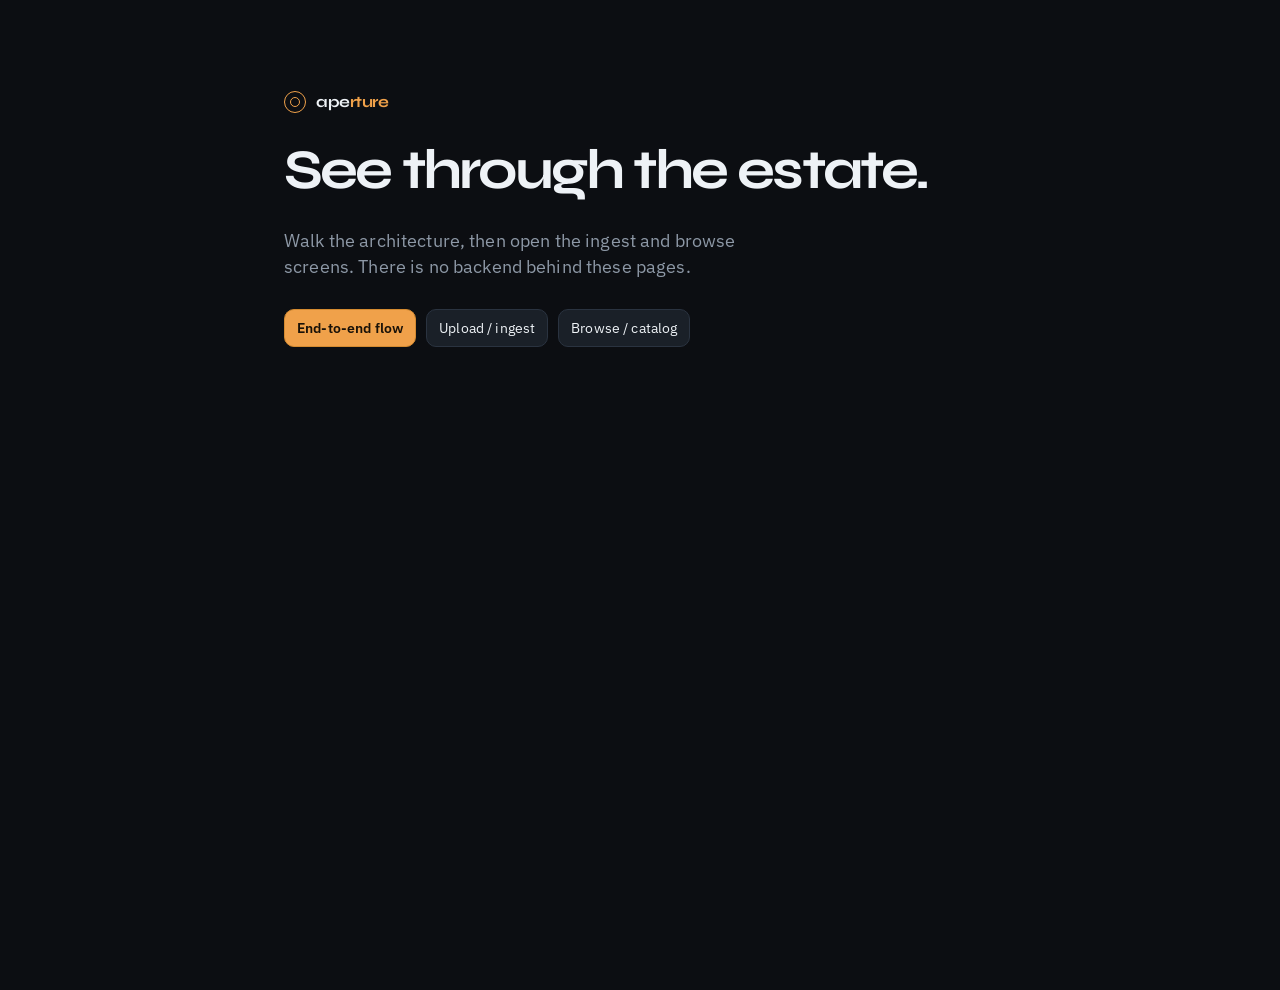
==== ui/index.html @ 513f7a11 "Add an English walkthrough of the ingest flow, decisions, and concerns. Co-authored-by: Cursor <curs" ====
<!doctype html>
<html lang="en">
<head>
  <meta charset="utf-8" />
  <meta name="viewport" content="width=device-width, initial-scale=1" />
  <title>Aperture — Design</title>
  <link rel="preconnect" href="https://fonts.googleapis.com" />
  <link rel="preconnect" href="https://fonts.gstatic.com" crossorigin />
  <link href="https://fonts.googleapis.com/css2?family=IBM+Plex+Sans:wght@400;500&family=Syne:wght@700&display=swap" rel="stylesheet" />
  <link rel="stylesheet" href="styles.css" />
  <style>
    .cover { max-width: 760px; margin: 10vh auto; padding: 0 24px; }
    .cover h1 { font-family: var(--display); font-size: 56px; letter-spacing: -0.05em; margin: 16px 0 8px; }
    .cover p { color: var(--muted); font-size: 18px; max-width: 42ch; }
    .cover-links { display: flex; gap: 10px; margin-top: 28px; }
  </style>
</head>
<body>
  <div class="cover">
    <div class="brand">
      <div class="brand-mark"></div>
      <div class="brand-name">ape<span>rture</span></div>
    </div>
    <h1>See through the estate.</h1>
    <p>Walk the architecture, then open the ingest and browse screens. There is no backend behind these pages.</p>
    <div class="cover-links">
      <a class="btn primary" href="flow.html">End-to-end flow</a>
      <a class="btn" href="upload.html">Upload / ingest</a>
      <a class="btn" href="browse.html">Browse / catalog</a>
    </div>
  </div>
</body>
</html>
---- ui/styles.css ----
:root {
  --bg: #0c0e12;
  --bg-elev: #13171d;
  --bg-soft: #1a2028;
  --bg-hover: #212833;
  --line: #2a3340;
  --line-strong: #3a4656;
  --text: #eef2f6;
  --muted: #8d98a6;
  --faint: #6b7582;
  --accent: #f0a14a;
  --accent-dim: #3d2a14;
  --accent-text: #1a1208;
  --signal: #3ddc97;
  --signal-dim: #123528;
  --blue: #7eb6ff;
  --blue-dim: #173047;
  --rose: #f07167;
  --rose-dim: #3a1b1a;
  --violet: #b9a0ff;
  --warn: #f0c14a;
  --shadow: 0 18px 50px rgba(0, 0, 0, 0.35);
  --sans: "IBM Plex Sans", "Helvetica Neue", sans-serif;
  --display: "Syne", "IBM Plex Sans", sans-serif;
  --mono: "IBM Plex Mono", ui-monospace, monospace;
}

* { box-sizing: border-box; }
html, body { height: 100%; }
body {
  margin: 0;
  background: var(--bg);
  color: var(--text);
  font-family: var(--sans);
  font-size: 14px;
  line-height: 1.45;
  letter-spacing: 0.01em;
}

a { color: inherit; text-decoration: none; }
button, input, textarea, select { font: inherit; color: inherit; }
button { cursor: pointer; }

.app {
  min-height: 100%;
  display: grid;
  grid-template-rows: 56px 1fr 28px;
}
.status {
  border-top: 1px solid var(--line);
  background: #0e1217;
  color: var(--faint);
  font-family: var(--mono);
  font-size: 11px;
  display: flex;
  align-items: center;
  gap: 16px;
  padding: 0 16px;
}
.status b { color: var(--muted); font-weight: 500; }

.topbar {
  display: flex;
  align-items: center;
  gap: 24px;
  padding: 0 18px;
  border-bottom: 1px solid var(--line);
  background: rgba(12, 14, 18, 0.92);
  backdrop-filter: blur(12px);
  position: sticky;
  top: 0;
  z-index: 5;
}

.brand {
  display: flex;
  align-items: center;
  gap: 10px;
  min-width: 160px;
}
.brand-mark {
  width: 22px;
  height: 22px;
  border: 1.5px solid var(--accent);
  border-radius: 99px;
  position: relative;
}
.brand-mark::after {
  content: "";
  position: absolute;
  inset: 5px;
  border: 1.5px solid var(--accent);
  border-radius: 99px;
}
.brand-name {
  font-family: var(--display);
  font-weight: 700;
  letter-spacing: -0.03em;
  font-size: 16px;
}
.brand-name span { color: var(--accent); }

.nav {
  display: flex;
  gap: 4px;
}
.nav a {
  padding: 6px 10px;
  border-radius: 8px;
  color: var(--muted);
}
.nav a:hover, .nav a.active {
  color: var(--text);
  background: var(--bg-soft);
}

.top-search {
  flex: 1;
  max-width: 520px;
  display: flex;
  align-items: center;
  gap: 8px;
  background: var(--bg-elev);
  border: 1px solid var(--line);
  border-radius: 10px;
  padding: 7px 10px;
  color: var(--muted);
}
.top-search input {
  flex: 1;
  background: none;
  border: 0;
  outline: none;
}
.kbd {
  font-family: var(--mono);
  font-size: 11px;
  border: 1px solid var(--line);
  border-bottom-width: 2px;
  border-radius: 5px;
  padding: 1px 5px;
  color: var(--faint);
}

.top-right {
  margin-left: auto;
  display: flex;
  align-items: center;
  gap: 12px;
  color: var(--muted);
}
.pill {
  font-family: var(--mono);
  font-size: 11px;
  padding: 3px 7px;
  border-radius: 99px;
  background: var(--bg-soft);
  border: 1px solid var(--line);
}
.avatar {
  width: 28px;
  height: 28px;
  border-radius: 99px;
  background: linear-gradient(135deg, #5b4630, var(--accent));
  display: grid;
  place-items: center;
  font-size: 11px;
  font-weight: 600;
  color: var(--accent-text);
}

.shell {
  display: grid;
  grid-template-columns: 228px 1fr 336px;
  min-height: 0;
  height: 100%;
}

.rail, .inspector {
  border-right: 1px solid var(--line);
  background: #10141a;
  padding: 16px 12px;
  min-height: 0;
  height: 100%;
  overflow: auto;
}
.inspector {
  border-right: 0;
  border-left: 1px solid var(--line);
}

.rail h2, .inspector h2, .section-label {
  margin: 0 0 8px;
  font-size: 11px;
  text-transform: uppercase;
  letter-spacing: 0.12em;
  color: var(--faint);
  font-weight: 500;
}

.rail-item {
  display: flex;
  align-items: center;
  gap: 8px;
  padding: 8px 8px;
  border-radius: 8px;
  color: var(--muted);
}
.rail-item:hover, .rail-item.active {
  background: var(--bg-soft);
  color: var(--text);
}
.rail-item .count {
  margin-left: auto;
  font-family: var(--mono);
  font-size: 11px;
  color: var(--faint);
}
.dot {
  width: 7px;
  height: 7px;
  border-radius: 99px;
  background: var(--accent);
  flex: none;
}
.dot.blue { background: var(--blue); }
.dot.green { background: var(--signal); }
.dot.violet { background: var(--violet); }
.dot.mute { background: var(--faint); }

.main {
  padding: 18px 22px 24px;
  min-width: 0;
  min-height: 0;
  overflow: auto;
}

.page-head {
  display: flex;
  align-items: flex-end;
  justify-content: space-between;
  gap: 16px;
  margin-bottom: 14px;
}
.page-head h1 {
  margin: 0;
  font-family: var(--display);
  font-size: 26px;
  letter-spacing: -0.04em;
  line-height: 1.1;
}
.page-head p {
  margin: 6px 0 0;
  color: var(--muted);
}

.btn {
  border: 1px solid var(--line);
  background: var(--bg-soft);
  border-radius: 10px;
  padding: 8px 12px;
  display: inline-flex;
  align-items: center;
  gap: 8px;
}
.btn:hover { border-color: var(--line-strong); background: var(--bg-hover); }
.btn.primary {
  background: var(--accent);
  color: var(--accent-text);
  border-color: #d48a30;
  font-weight: 600;
}
.btn.primary:hover { filter: brightness(1.05); }
.btn.ghost { background: transparent; }
.btn.danger { color: var(--rose); border-color: #5a3030; }

.drop {
  border: 1px dashed var(--line-strong);
  background:
    radial-gradient(circle at 20% 10%, rgba(240, 161, 74, 0.07), transparent 28%),
    var(--bg-elev);
  border-radius: 16px;
  padding: 22px 20px;
  text-align: center;
  margin-bottom: 14px;
}
.drop strong {
  display: block;
  font-family: var(--display);
  font-size: 20px;
  letter-spacing: -0.03em;
  margin: 8px 0 4px;
}
.drop p { margin: 0; color: var(--muted); }
.drop-icon {
  width: 42px;
  height: 42px;
  margin: 0 auto;
  border-radius: 12px;
  border: 1px solid var(--line);
  display: grid;
  place-items: center;
  color: var(--accent);
  background: var(--accent-dim);
}

.queue {
  border: 1px solid var(--line);
  border-radius: 14px;
  overflow: hidden;
  background: var(--bg-elev);
}
.queue-head, .q-row {
  display: grid;
  grid-template-columns: 18px 1.4fr 0.7fr 1.1fr 0.8fr 92px;
  gap: 10px;
  align-items: center;
  padding: 10px 14px;
}
.queue-head {
  font-size: 11px;
  letter-spacing: 0.08em;
  text-transform: uppercase;
  color: var(--faint);
  border-bottom: 1px solid var(--line);
}
.q-row {
  border-top: 1px solid var(--line);
  cursor: pointer;
}
.q-row:first-of-type { border-top: 0; }
.q-row:hover { background: var(--bg-soft); }
.q-row.selected { background: #1c232d; box-shadow: inset 2px 0 0 var(--accent); }

.file-name { font-weight: 500; }
.file-sub { color: var(--faint); font-family: var(--mono); font-size: 11px; margin-top: 2px; }

.bar {
  height: 5px;
  background: #2a313b;
  border-radius: 99px;
  overflow: hidden;
  margin-top: 6px;
}
.bar > i {
  display: block;
  height: 100%;
  background: var(--accent);
}
.bar.ok > i { background: var(--signal); }
.bar.warn > i { background: var(--warn); }

.badge {
  display: inline-flex;
  align-items: center;
  gap: 6px;
  border-radius: 99px;
  padding: 3px 8px;
  font-size: 11px;
  font-family: var(--mono);
  border: 1px solid var(--line);
  background: var(--bg-soft);
  white-space: nowrap;
}
.badge.ok { color: var(--signal); background: var(--signal-dim); border-color: #1f5a40; }
.badge.run { color: var(--accent); background: var(--accent-dim); border-color: #6a4a20; }
.badge.wait { color: var(--blue); background: var(--blue-dim); border-color: #2a4d6d; }
.badge.bad { color: var(--rose); background: var(--rose-dim); border-color: #6a3030; }
.badge.mute { color: var(--muted); }

.field { margin-bottom: 12px; }
.field label {
  display: block;
  margin-bottom: 6px;
  color: var(--muted);
  font-size: 12px;
}
.field input, .field textarea, .field select {
  width: 100%;
  background: var(--bg);
  border: 1px solid var(--line);
  border-radius: 10px;
  padding: 8px 10px;
  outline: none;
}
.field textarea { min-height: 72px; resize: vertical; }
.field input:focus, .field textarea:focus, .field select:focus {
  border-color: var(--accent);
}

.chips { display: flex; flex-wrap: wrap; gap: 6px; }
.chip {
  font-size: 12px;
  padding: 4px 8px;
  border-radius: 99px;
  background: var(--bg-soft);
  border: 1px solid var(--line);
  color: var(--text);
}
.chip.accent { background: var(--accent-dim); border-color: #6a4a20; color: var(--accent); }
.chip.on { background: #243041; border-color: #3d5370; color: var(--blue); }

.kv { display: grid; grid-template-columns: 1fr 1fr; gap: 8px; }

.stat-row {
  display: grid;
  grid-template-columns: repeat(3, 1fr);
  gap: 8px;
  margin-bottom: 16px;
}
.stat {
  background: var(--bg-elev);
  border: 1px solid var(--line);
  border-radius: 12px;
  padding: 10px 12px;
}
.stat b {
  display: block;
  font-family: var(--mono);
  font-size: 16px;
  font-weight: 500;
}
.stat span { color: var(--faint); font-size: 11px; }

.facets {
  display: flex;
  flex-wrap: wrap;
  gap: 8px;
  margin-bottom: 16px;
}

.grid {
  display: grid;
  grid-template-columns: repeat(auto-fill, minmax(210px, 1fr));
  gap: 12px;
}
.card {
  background: var(--bg-elev);
  border: 1px solid var(--line);
  border-radius: 14px;
  overflow: hidden;
  cursor: pointer;
}
.card:hover, .card.selected { border-color: var(--line-strong); }
.card.selected { box-shadow: inset 0 0 0 1px var(--accent); }
.thumb {
  height: 138px;
  position: relative;
  background: #0a0c10;
  overflow: hidden;
}
.thumb.radar {
  background:
    repeating-linear-gradient(90deg, rgba(240,161,74,.10) 0 1px, transparent 1px 10px),
    repeating-linear-gradient(0deg, rgba(61,220,151,.07) 0 1px, transparent 1px 8px),
    radial-gradient(circle at 28% 72%, rgba(240,161,74,.42), transparent 36%),
    radial-gradient(circle at 70% 30%, rgba(61,220,151,.16), transparent 30%),
    linear-gradient(#121820, #0b0d11);
}
.thumb.radar::after {
  content: "";
  position: absolute;
  inset: 18% 8% 22%;
  background:
    linear-gradient(90deg,
      transparent 0%,
      rgba(240,161,74,.15) 12%,
      rgba(240,161,74,.55) 18%,
      rgba(61,220,151,.35) 26%,
      rgba(240,161,74,.2) 40%,
      transparent 48%,
      rgba(240,161,74,.45) 62%,
      rgba(61,220,151,.25) 70%,
      transparent 100%);
  opacity: 0.85;
  filter: blur(0.2px);
}
.thumb.image {
  background:
    radial-gradient(circle at 70% 20%, rgba(126,182,255,.35), transparent 30%),
    radial-gradient(circle at 30% 80%, rgba(185,160,255,.25), transparent 32%),
    linear-gradient(135deg, #1a2433, #10141c);
}
.thumb.video {
  background:
    linear-gradient(90deg, transparent 0 18%, rgba(240,193,74,.12) 18% 19%, transparent 19%),
    linear-gradient(#151920, #0d1016);
}
.thumb.doc {
  background:
    linear-gradient(180deg, #1b222c 0 28%, #12171e 28%);
}
.thumb.unknown {
  background:
    repeating-linear-gradient(45deg, #151920 0 8px, #10141a 8px 16px);
}
.thumb .tag {
  position: absolute;
  top: 8px;
  left: 8px;
}
.play {
  position: absolute;
  inset: 0;
  display: grid;
  place-items: center;
  color: var(--text);
  opacity: 0.8;
}
.card-body { padding: 10px 12px 12px; }
.card-body h3 {
  margin: 0 0 4px;
  font-size: 13px;
  font-weight: 550;
}
.meta { color: var(--faint); font-family: var(--mono); font-size: 11px; }

.list {
  border: 1px solid var(--line);
  border-radius: 14px;
  overflow: hidden;
  background: var(--bg-elev);
}
.list-row {
  display: grid;
  grid-template-columns: 28px 1.5fr 0.7fr 0.7fr 0.8fr 0.8fr;
  gap: 10px;
  padding: 11px 14px;
  border-top: 1px solid var(--line);
  cursor: pointer;
  align-items: center;
}
.list-row:first-child { border-top: 0; }
.list-row:hover, .list-row.selected { background: var(--bg-soft); }

.preview {
  height: 150px;
  border-radius: 12px;
  border: 1px solid var(--line);
  margin-bottom: 14px;
  overflow: hidden;
}
.tech {
  font-family: var(--mono);
  font-size: 11px;
  background: var(--bg);
  border: 1px solid var(--line);
  border-radius: 10px;
  padding: 10px;
  color: #c9d3de;
}
.tech div { display: flex; justify-content: space-between; gap: 10px; padding: 3px 0; }
.tech b { font-weight: 500; color: var(--text); }

.hidden { display: none !important; }
.muted { color: var(--muted); }
.right { text-align: right; }

.toolbar {
  display: flex;
  align-items: center;
  justify-content: space-between;
  gap: 12px;
  margin-bottom: 14px;
}
.seg {
  display: flex;
  background: var(--bg-elev);
  border: 1px solid var(--line);
  border-radius: 10px;
  padding: 3px;
}
.seg button {
  background: none;
  border: 0;
  color: var(--muted);
  padding: 5px 9px;
  border-radius: 7px;
}
.seg button.on { background: var(--bg-soft); color: var(--text); }

.hint {
  margin-top: 14px;
  color: var(--faint);
  font-size: 12px;
}

@media (max-width: 1100px) {
  .shell { grid-template-columns: 200px 1fr; }
  .inspector { display: none; }
  .queue-head, .q-row { grid-template-columns: 18px 1.3fr 1fr 80px; }
  .queue-head .hide-sm, .q-row .hide-sm { display: none; }
}
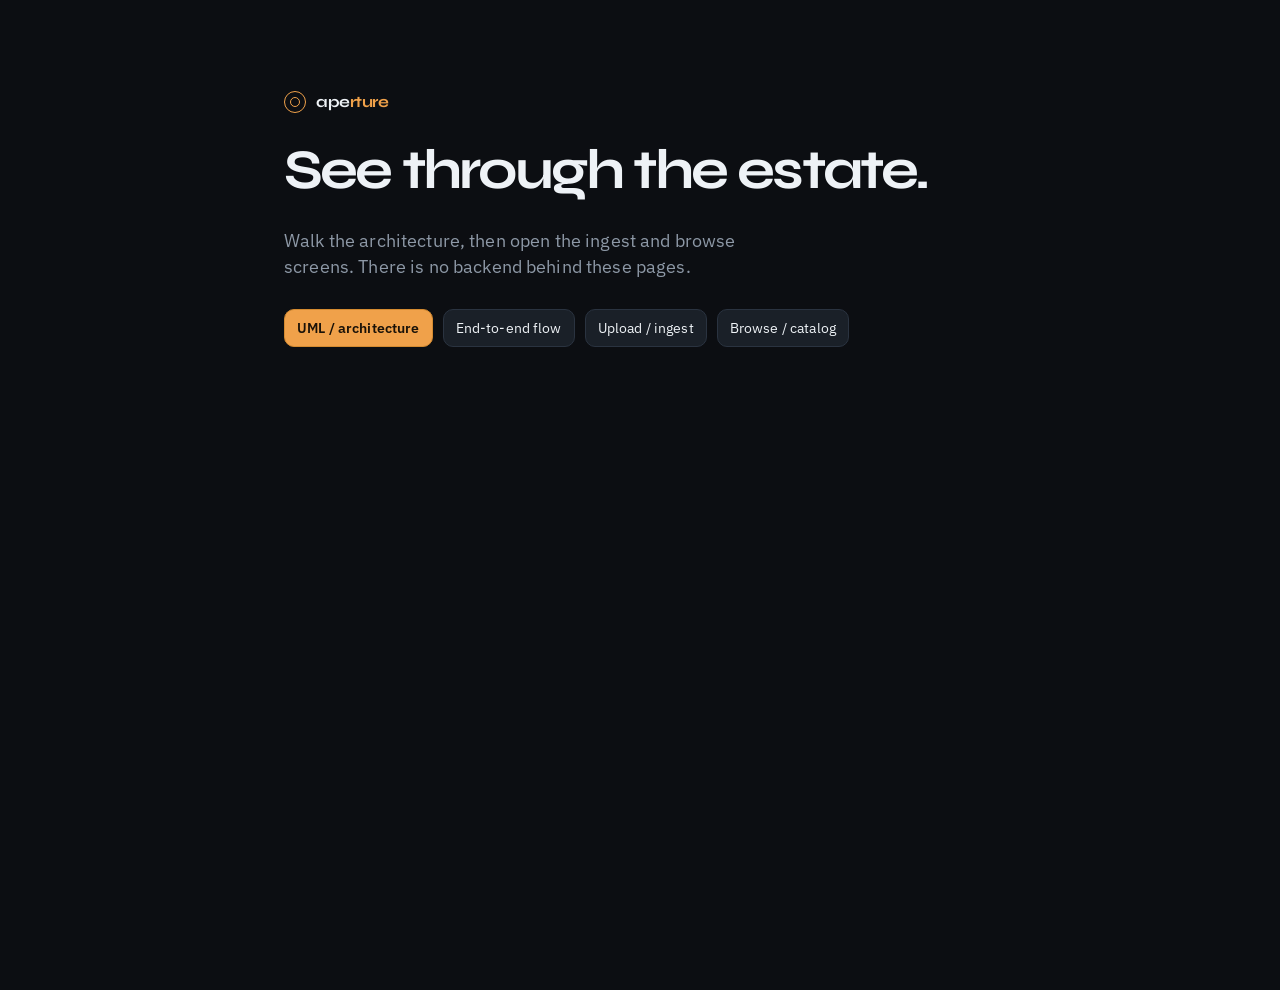
==== commit cdb9f28f: "Add a bilingual high-level UML overview for the design review. Co-authored-by: Cursor <cursoragent@c" ====
--- a/ui/index.html
+++ b/ui/index.html
@@ -24,7 +24,8 @@
     <h1>See through the estate.</h1>
     <p>Walk the architecture, then open the ingest and browse screens. There is no backend behind these pages.</p>
     <div class="cover-links">
-      <a class="btn primary" href="flow.html">End-to-end flow</a>
+      <a class="btn primary" href="uml.html">UML / architecture</a>
+      <a class="btn" href="flow.html">End-to-end flow</a>
       <a class="btn" href="upload.html">Upload / ingest</a>
       <a class="btn" href="browse.html">Browse / catalog</a>
     </div>
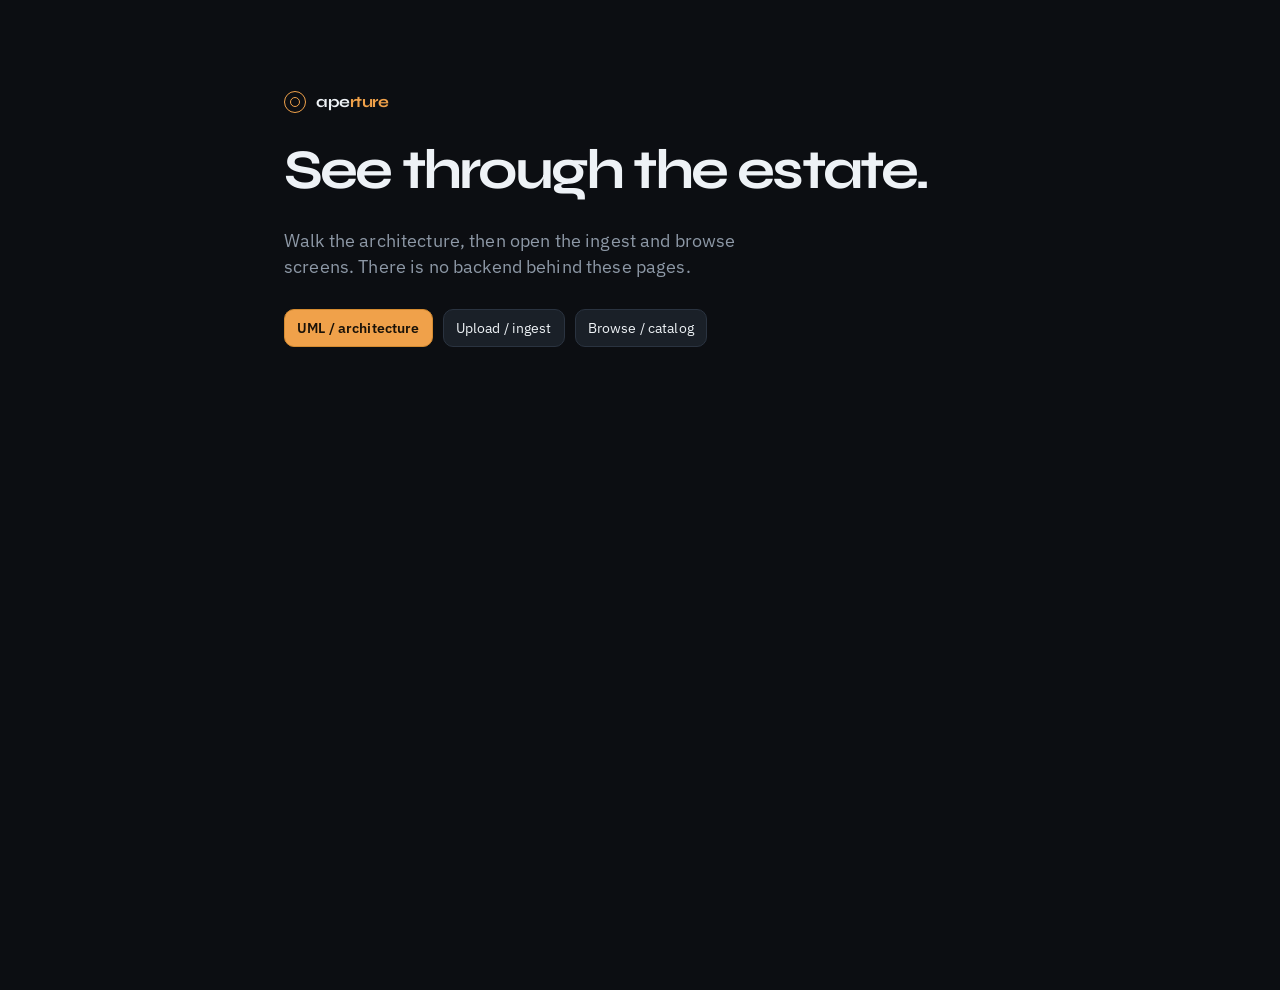
==== commit 995cb944: "Keep UML as the architecture view and put it in git, not only HTML. Co-authored-by: Cursor <cursorag" ====
--- a/ui/index.html
+++ b/ui/index.html
@@ -25,7 +25,6 @@
     <p>Walk the architecture, then open the ingest and browse screens. There is no backend behind these pages.</p>
     <div class="cover-links">
       <a class="btn primary" href="uml.html">UML / architecture</a>
-      <a class="btn" href="flow.html">End-to-end flow</a>
       <a class="btn" href="upload.html">Upload / ingest</a>
       <a class="btn" href="browse.html">Browse / catalog</a>
     </div>
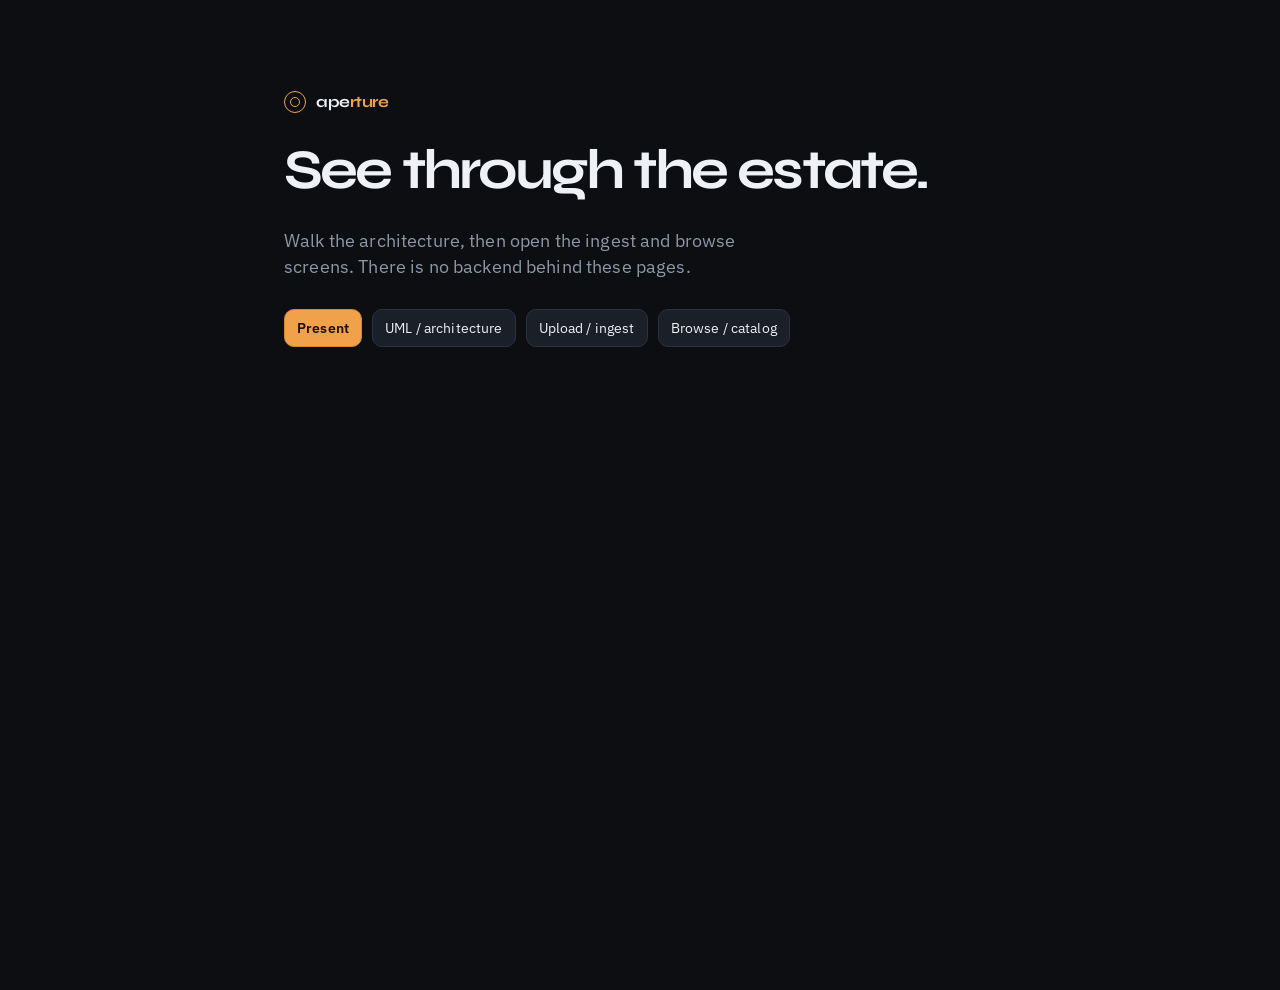
==== commit cee9d0d5: "Add a nine-slide bilingual deck for the design review. Co-authored-by: Cursor <cursoragent@cursor.co" ====
--- a/ui/index.html
+++ b/ui/index.html
@@ -24,7 +24,8 @@
     <h1>See through the estate.</h1>
     <p>Walk the architecture, then open the ingest and browse screens. There is no backend behind these pages.</p>
     <div class="cover-links">
-      <a class="btn primary" href="uml.html">UML / architecture</a>
+      <a class="btn primary" href="present.html">Present</a>
+      <a class="btn" href="uml.html">UML / architecture</a>
       <a class="btn" href="upload.html">Upload / ingest</a>
       <a class="btn" href="browse.html">Browse / catalog</a>
     </div>
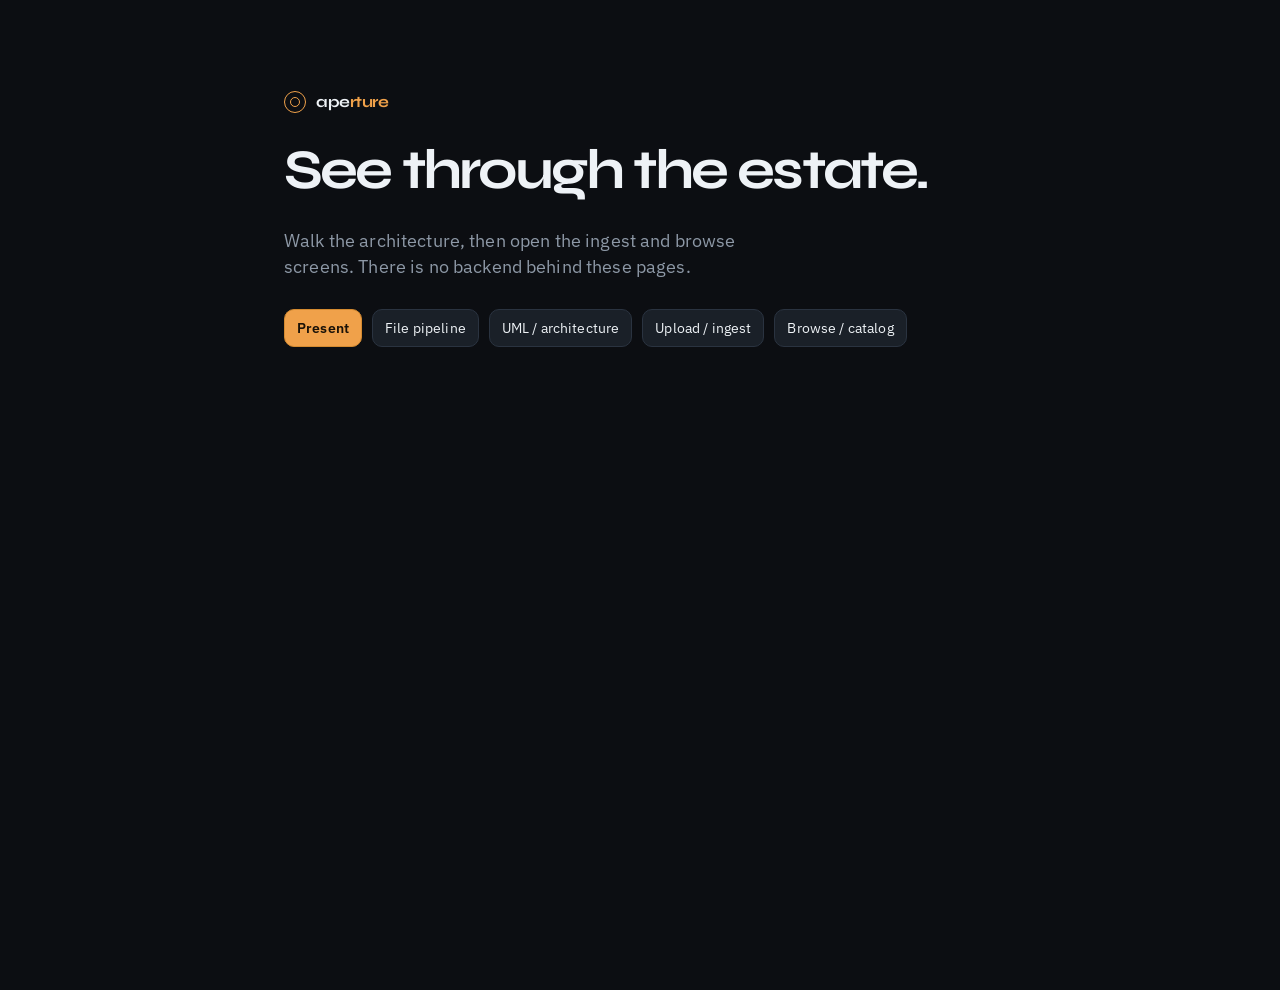
==== commit e5919ba0: "Add a step-by-step file pipeline showing Postgres, Redis, S3, and search at each stage. Co-authored-" ====
--- a/ui/index.html
+++ b/ui/index.html
@@ -25,6 +25,7 @@
     <p>Walk the architecture, then open the ingest and browse screens. There is no backend behind these pages.</p>
     <div class="cover-links">
       <a class="btn primary" href="present.html">Present</a>
+      <a class="btn" href="pipeline.html">File pipeline</a>
       <a class="btn" href="uml.html">UML / architecture</a>
       <a class="btn" href="upload.html">Upload / ingest</a>
       <a class="btn" href="browse.html">Browse / catalog</a>
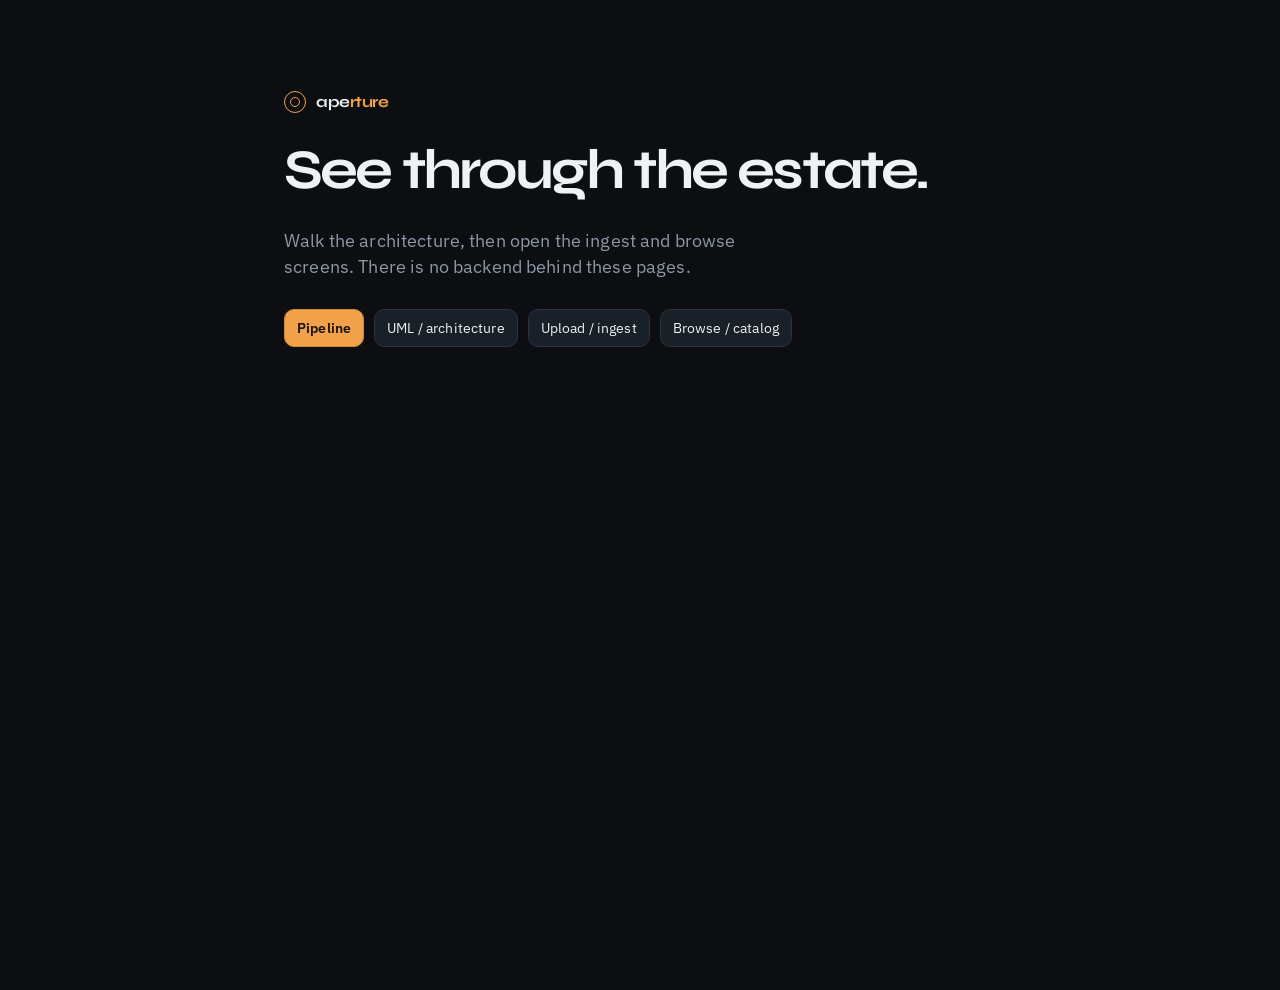
==== commit 304e6f5c: "Deepen the pipeline walkthrough: first-grade story, full rows, failures, UML and UI tabs. Remove lef" ====
--- a/ui/index.html
+++ b/ui/index.html
@@ -24,8 +24,7 @@
     <h1>See through the estate.</h1>
     <p>Walk the architecture, then open the ingest and browse screens. There is no backend behind these pages.</p>
     <div class="cover-links">
-      <a class="btn primary" href="present.html">Present</a>
-      <a class="btn" href="pipeline.html">File pipeline</a>
+      <a class="btn primary" href="pipeline.html">Pipeline</a>
       <a class="btn" href="uml.html">UML / architecture</a>
       <a class="btn" href="upload.html">Upload / ingest</a>
       <a class="btn" href="browse.html">Browse / catalog</a>
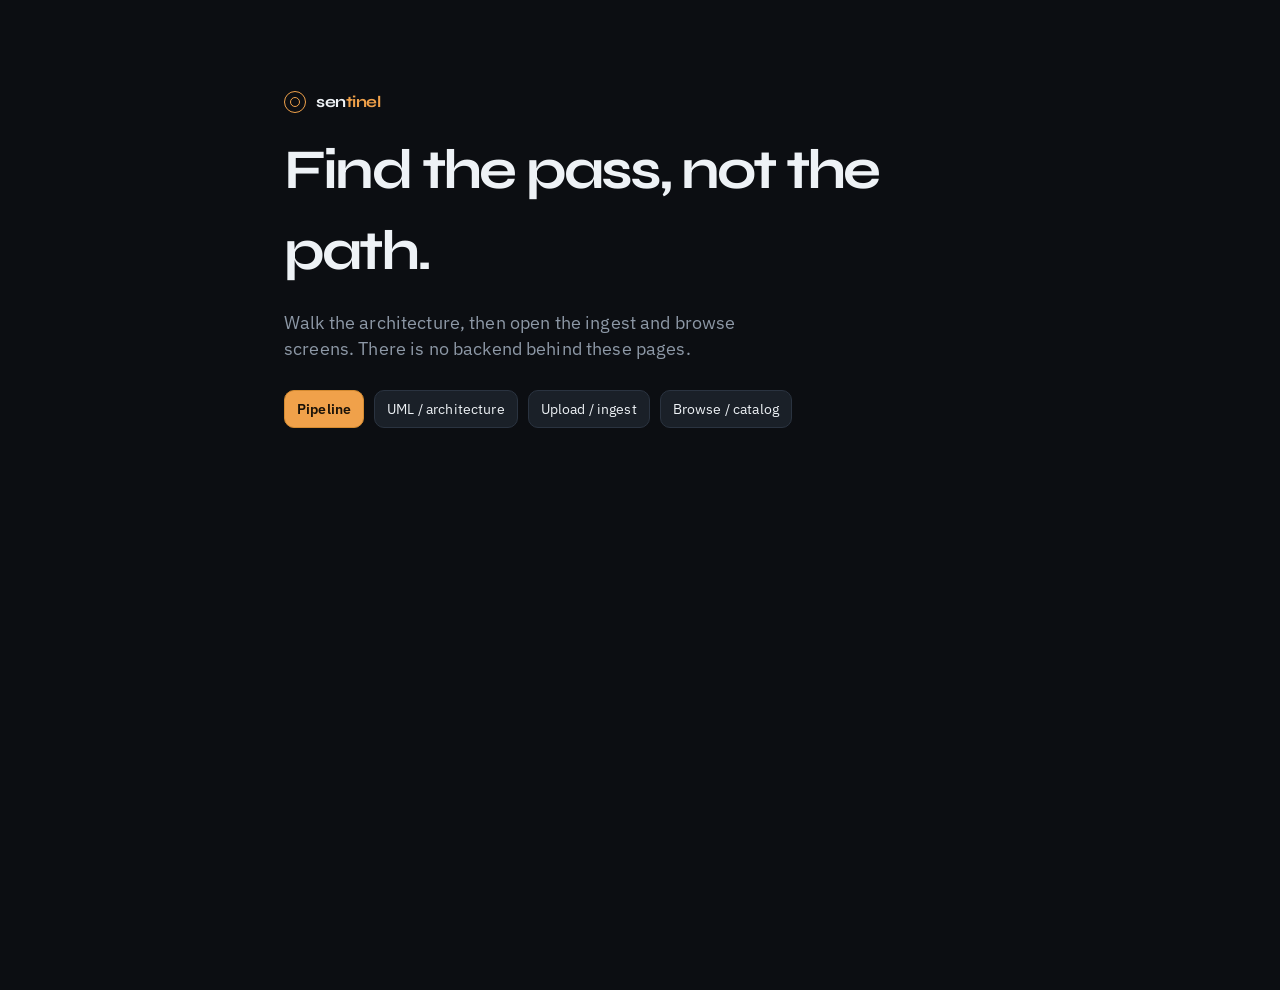
==== commit 71a61984: "Brand the catalog as Sentinel and walk a one-hour Khan Younis UAV ingest. Document that S3 learns th" ====
--- a/ui/index.html
+++ b/ui/index.html
@@ -3,7 +3,7 @@
 <head>
   <meta charset="utf-8" />
   <meta name="viewport" content="width=device-width, initial-scale=1" />
-  <title>Aperture — Design</title>
+  <title>Sentinel — Design</title>
   <link rel="preconnect" href="https://fonts.googleapis.com" />
   <link rel="preconnect" href="https://fonts.gstatic.com" crossorigin />
   <link href="https://fonts.googleapis.com/css2?family=IBM+Plex+Sans:wght@400;500&family=Syne:wght@700&display=swap" rel="stylesheet" />
@@ -19,9 +19,9 @@
   <div class="cover">
     <div class="brand">
       <div class="brand-mark"></div>
-      <div class="brand-name">ape<span>rture</span></div>
+      <div class="brand-name">sen<span>tinel</span></div>
     </div>
-    <h1>See through the estate.</h1>
+    <h1>Find the pass, not the path.</h1>
     <p>Walk the architecture, then open the ingest and browse screens. There is no backend behind these pages.</p>
     <div class="cover-links">
       <a class="btn primary" href="pipeline.html">Pipeline</a>
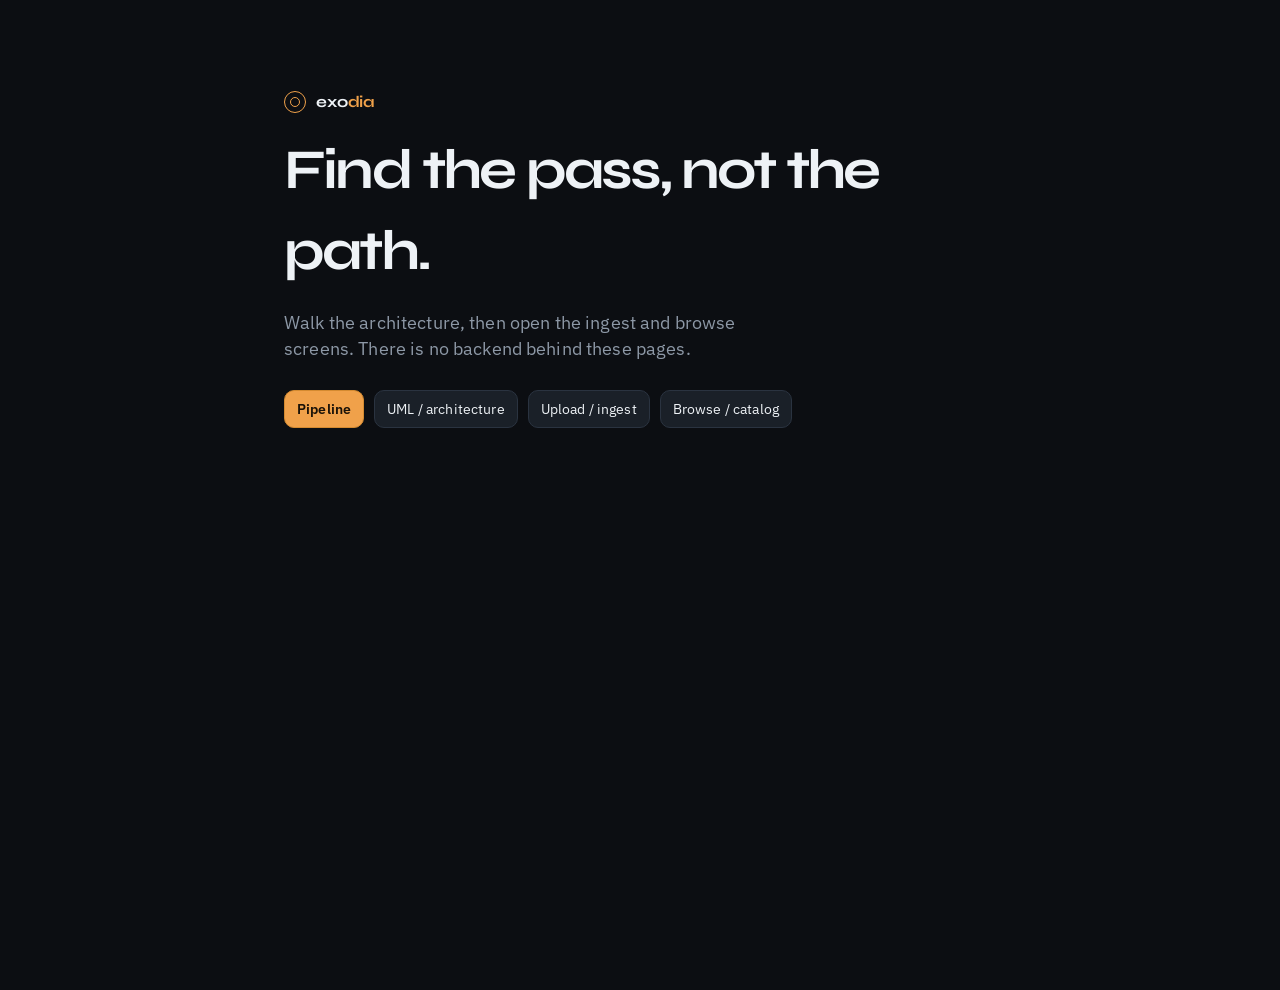
==== commit 9e5ec359: "Brand the catalog as Exodia. Co-authored-by: Cursor <cursoragent@cursor.com>" ====
--- a/ui/index.html
+++ b/ui/index.html
@@ -3,7 +3,7 @@
 <head>
   <meta charset="utf-8" />
   <meta name="viewport" content="width=device-width, initial-scale=1" />
-  <title>Sentinel — Design</title>
+  <title>Exodia — Design</title>
   <link rel="preconnect" href="https://fonts.googleapis.com" />
   <link rel="preconnect" href="https://fonts.gstatic.com" crossorigin />
   <link href="https://fonts.googleapis.com/css2?family=IBM+Plex+Sans:wght@400;500&family=Syne:wght@700&display=swap" rel="stylesheet" />
@@ -19,7 +19,7 @@
   <div class="cover">
     <div class="brand">
       <div class="brand-mark"></div>
-      <div class="brand-name">sen<span>tinel</span></div>
+      <div class="brand-name">exo<span>dia</span></div>
     </div>
     <h1>Find the pass, not the path.</h1>
     <p>Walk the architecture, then open the ingest and browse screens. There is no backend behind these pages.</p>
